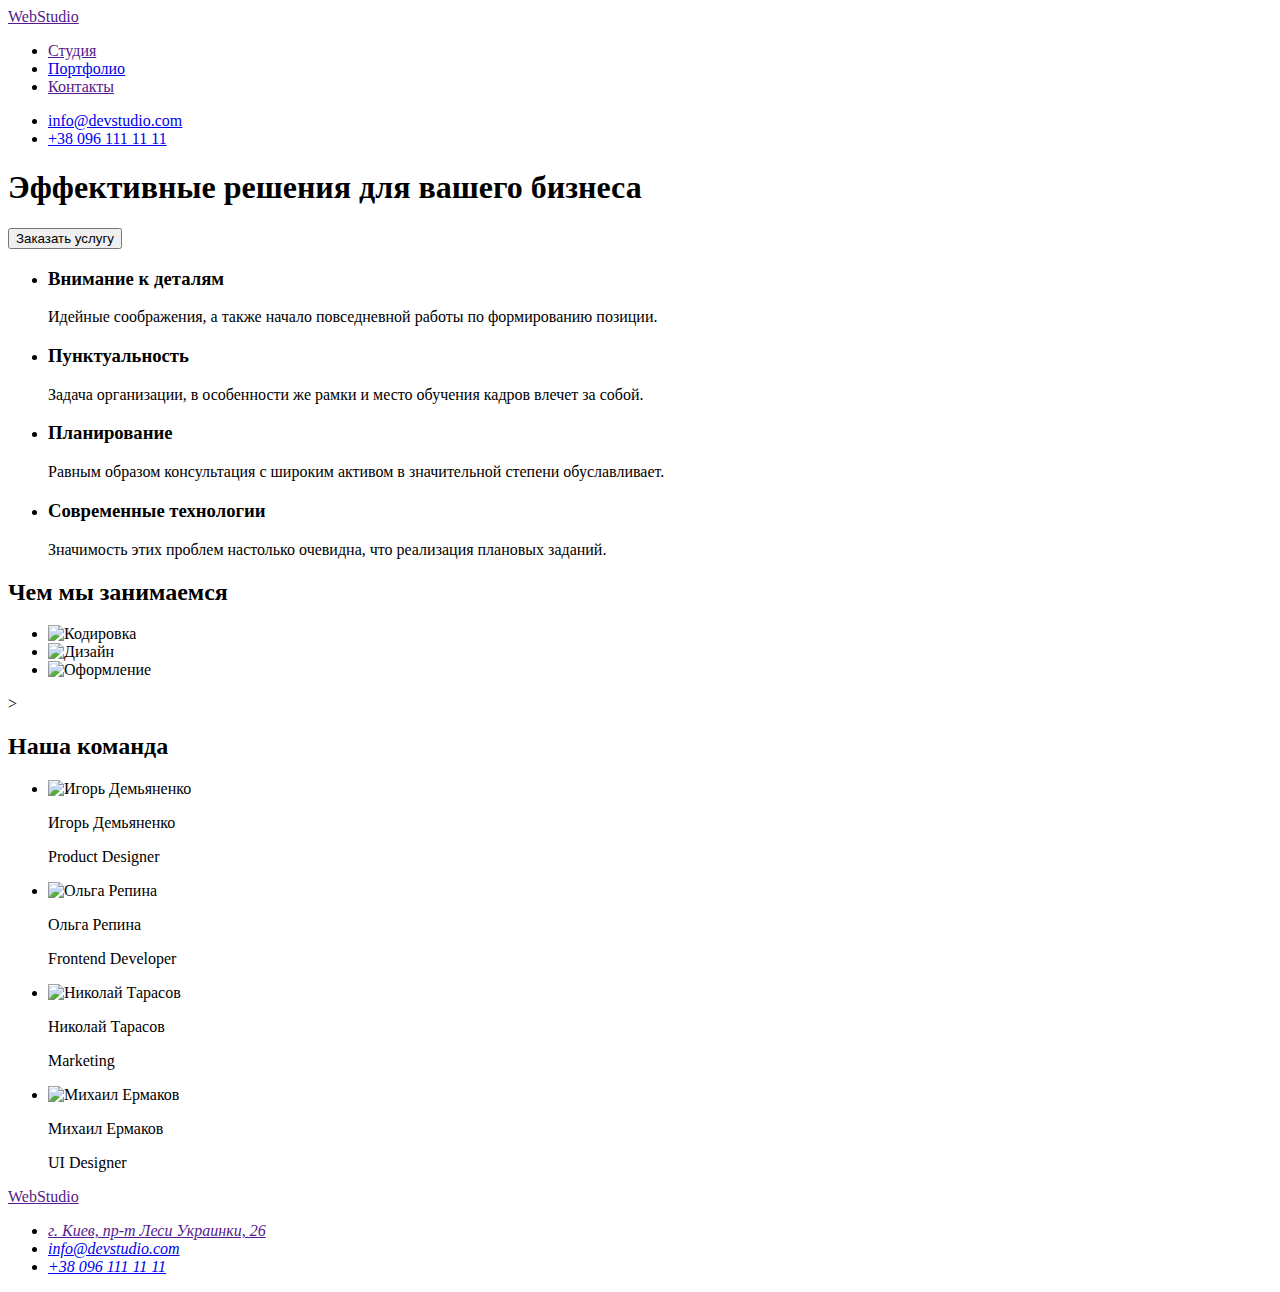
==== index.html @ 0b183301 "Add files via upload" ====
<!DOCTYPE html>
<html lang="ru">

<head>
    <meta charset="UTF-8">
    <meta http-equiv="X-UA-Compatible" content="IE=edge">
    <meta name="viewport" content="width=device-width, initial-scale=1.0">
    <title>WebStudio</title>
    <link rel="preconnect" href="https://fonts.googleapis.com">
    <link rel="preconnect" href="https://fonts.gstatic.com" crossorigin>
    <link href="https://fonts.googleapis.com/css2?family=Raleway:wght@700&family=Roboto:wght@400;500;700;900&display=swap"
    rel="stylesheet">
    <link rel="stylesheet" href="https://cdnjs.cloudflare.com/ajax/libs/modern-normalize/1.1.0/modern-normalize.min.css"
        integrity="sha512-wpPYUAdjBVSE4KJnH1VR1HeZfpl1ub8YT/NKx4PuQ5NmX2tKuGu6U/JRp5y+Y8XG2tV+wKQpNHVUX03MfMFn9Q=="
        crossorigin="anonymous" referrerpolicy="no-referrer" />
    <link rel="stylesheet" href="./css/styles.css">
</head>    
    <body>
        <header class="header">
            <nav class="navigation">
                <a class="logo link" href="" lang="en">Web<span class="colorchange">Studio</span></a>
                <ul class="nav-list list">
                    <li class="nav-list-item">
                        <a class="nav-list-link link current" href="">Студия</a>
                    </li>
                    <li class="nav-list-item">
                        <a class="nav-list-link link" href="./portfolio.html">Портфолио</a>
                    </li>
                    <li class="nav-list-item">
                        <a class="nav-list-link link" href="">Контакты</a>
                    </li>
                </ul>
            </nav>
            <ul class="contact-list list">
                <li><a class="contact-mail link" href="mailto:info@devstudio.com">info@devstudio.com</a></li>
                <li><a class="contact-number link" href="tel:+38096111111">+38 096 111 11 11</a></li>
            </ul>
        </header>
        <main>
            <section class="hero">
                <h1 class="main-tittle">Эффективные решения для вашего бизнеса</h1>
                <button class="modal-btn" type="button">Заказать услугу</button>
            </section>
            <section>
                <h2 class="tittle" hidden>Наши преимущества</h2>
                <ul class="feature-list list">
                    <li>
                        <h3 class="subtittle">Внимание к деталям</h3>
                        <p class="text">Идейные соображения, а также начало повседневной работы по формированию позиции.</p>
                    </li>
                    <li>
                        <h3 class="subtittle">Пунктуальность</h3>
                        <p class="text">Задача организации, в особенности же рамки и место обучения кадров влечет за собой.</p>
                    </li>
                    <li>
                        <h3 class="subtittle">Планирование</h3>
                        <p class="text">Равным образом консультация с широким активом в значительной степени обуславливает.</p>
                    <li>
                        <h3 class="subtittle">Современные технологии</h3>
                        <p class="text">Значимость этих проблем настолько очевидна, что реализация плановых заданий.</p>
                    </li>
                </ul>
                
            </section>
            <section>
                <h2 class="tittle">Чем мы занимаемся</h2>
                <ul class="services-list list">
                    <li>
                        <img src="./images/card1.jpg" alt="Кодировка" width="370" height="294">
                    </li>
                    <li>
                        <img src="./images/card2.jpg" alt="Дизайн" width="370" height="294">
                    </li>
                    <li>
                        <img src="./images/card3.jpg" alt="Оформление" width="370" height="294">
                    </li>
                </ul>
                >
            </section>
            <section>
                <h2 class="tittle">Наша команда</h2>
                <ul class="team-list list">
                    <li>
                        <img src="./images/igor.jpg" alt="Игорь Демьяненко" width="270" height="260" >
                        <p class="name">Игорь Демьяненко</p>
                        <p class="text"><span lang="en">Product Designer</span></p>
                    </li>
                    <li>
                        <img src="./images/olha.jpg" alt="Ольга Репина" width="270" height="260">
                        <p class="name">Ольга Репина</p>
                        <p class="text"><span lang="en">Frontend Developer</span></p>
                    </li>
                    <li>
                        <img src="./images/nik.jpg" alt="Николай Тарасов" width="270" height="260">
                        <p class="name">Николай Тарасов</p>
                        <p class="text"><span lang="en">Marketing</span></p>
                    </li>
                    <li>
                        <img src="./images/miha.jpg" alt="Михаил Ермаков" width="270" height="260">
                        <p class="name">Михаил Ермаков</p>
                        <p class="text"><span lang="en">UI Designer</span></p>
                    </li>
                </ul>
            </section>
        </main>
        <footer class="footer">
        <a class="logo link" href="" lang="en">Web<span class="colorchange2">Studio</span></a>
        <address>
            <ul class="adress-list list">
                <li><a class="adress link" href="">г. Киев, пр-т Леси Украинки, 26</a></li>
                <li><a class="contact-mail link" href="mailto:info@devstudio.com">info@devstudio.com</a></li>
                <li><a class="contact-number link" href="tel:+38096111111">+38 096 111 11 11</a></li>
            </ul>
        </address>
        </footer>
        
    </body>
</html>
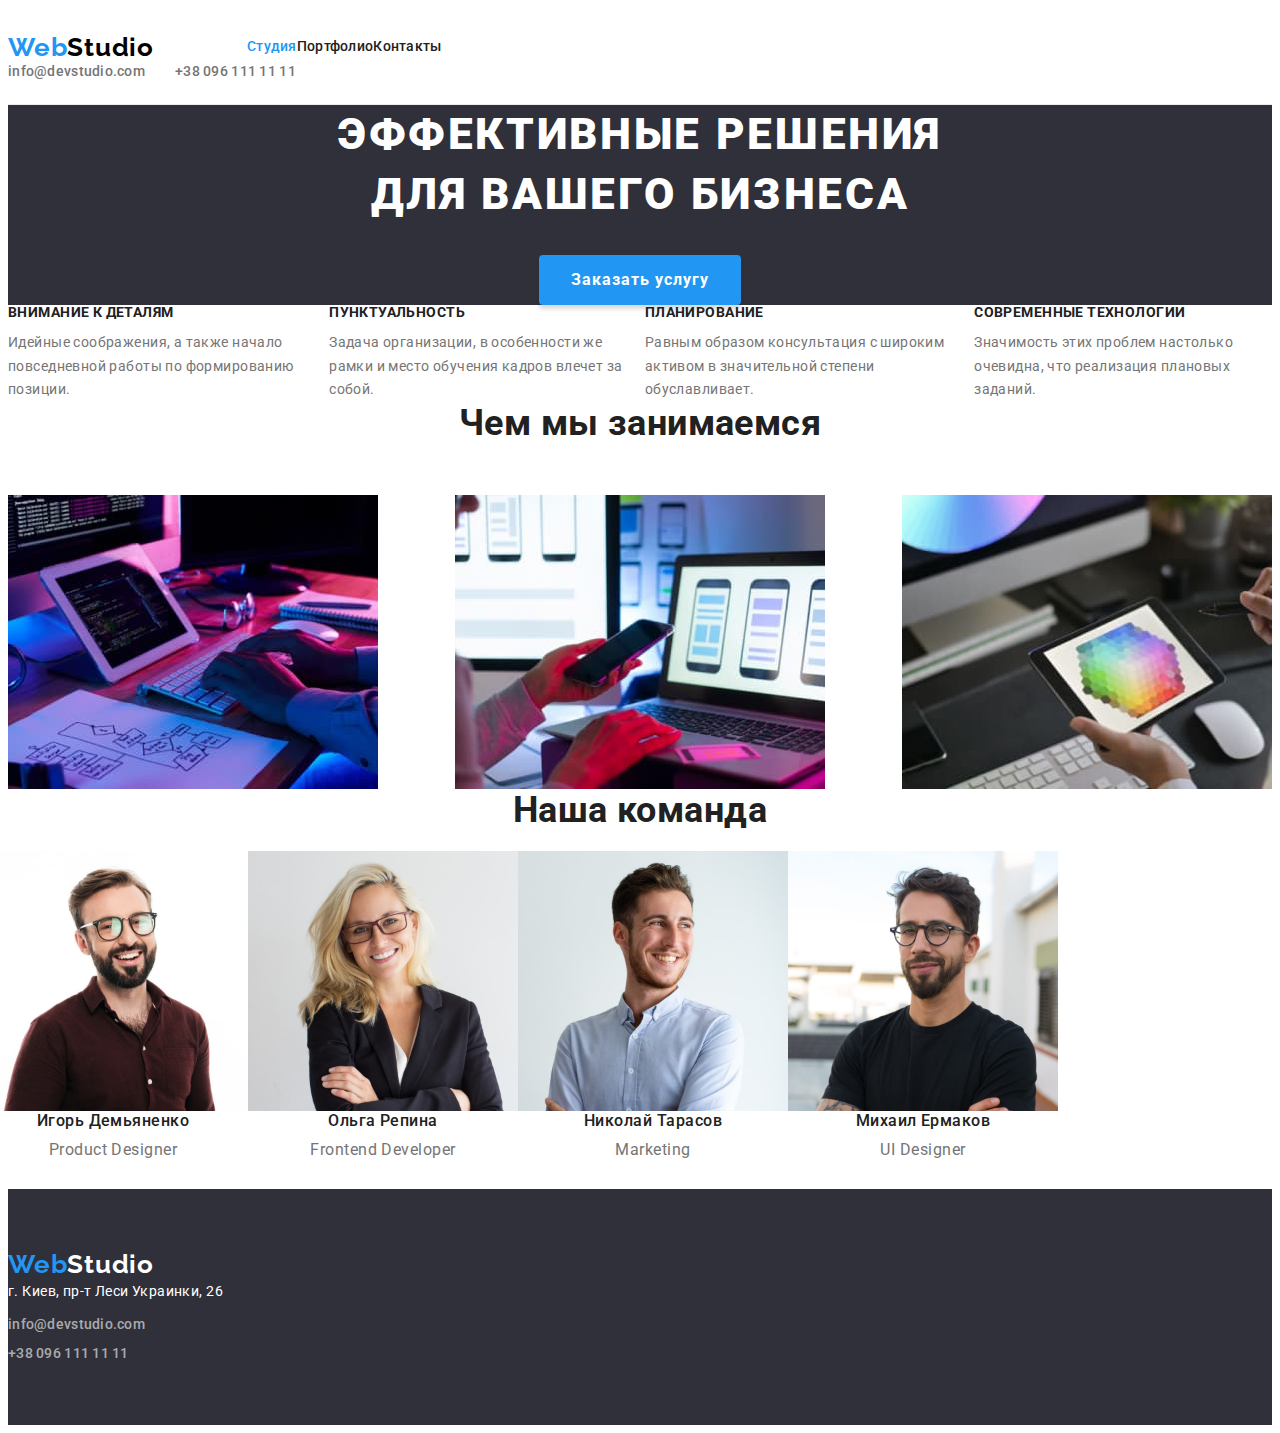
==== commit 881cfae5: "updated all" ====
--- a/index.html
+++ b/index.html
@@ -60,7 +60,6 @@
                         <p class="text">Значимость этих проблем настолько очевидна, что реализация плановых заданий.</p>
                     </li>
                 </ul>
-                
             </section>
             <section>
                 <h2 class="tittle">Чем мы занимаемся</h2>
@@ -75,7 +74,6 @@
                         <img src="./images/card3.jpg" alt="Оформление" width="370" height="294">
                     </li>
                 </ul>
-                >
             </section>
             <section>
                 <h2 class="tittle">Наша команда</h2>
--- a/css/styles.css
+++ b/css/styles.css
@@ -0,0 +1,384 @@
+:root {
+    --primary-font-family:'Roboto',
+        sans-serif;
+    --secondary-font-family:'Raleway',
+        sans-serif;
+    --primary-text-color-theme-light: #757575;
+    --secondary-text-color-theme-light: #212121;
+    --primary-text-color-theme-dark: #FFFFFF99;
+    --secondary-text-color-theme-dark: #FFFFFF;
+    --accent-color: #2196F3;
+    --logo-text-color-top: #000000;
+    --primary-background-color: #FFFFFF;
+    --secondary-backround-color: #2F303A;
+    --section-backround-colour: #F5F4FA;
+    --border-color: #EEEEEE;
+}
+
+body {
+    font-family: var(--primary-font-family);
+    font-size: 14px;
+    letter-spacing: 0.03em;
+    color: var(--primary-text-color-theme-light);
+    background-color: var(--primary-background-color);
+}
+
+h1, h2, h3, p {
+    margin-top: 0px;
+    margin-bottom: 0px;
+}
+
+ul, ol {
+    margin-top: 0px;
+    margin-bottom: 0;
+    padding-left: 0;
+}
+
+img {
+    display: block;
+}
+
+.section {
+    padding: 94px 0px;
+}
+
+/*===HEADER===*/
+
+.header {
+    padding-top: 24px;
+    padding-bottom: 24px;
+    border-bottom: 1px solid #ececec;
+}
+.container {
+    width: 1200px;
+    padding-left: 15px;
+    padding-right: 15px;
+    margin-left: auto;
+    margin-right: auto;
+}
+.header-container {
+    display: flex;
+    align-items: center;
+}
+
+.navigation {
+    display: flex;
+}
+
+.nav-list {
+    display: flex;
+    align-items: center;
+}
+
+.list {
+    list-style: none;
+}
+
+.link {
+    text-decoration: none;
+}
+
+.logo {
+    margin-right: 93px;
+    font-family: var(--secondary-font-family);
+    font-weight: 700;
+    font-size: 26px;
+    line-height: 1.19;
+    letter-spacing: 0.03em;
+    color: var(--accent-color);
+}
+
+.colorchange {
+    color:var(--logo-text-color-top);
+}
+
+.nav-list .item +.item {
+    margin-left: 50px;
+}
+
+.nav-list-link {
+    display: block;
+    
+    font-weight: 500;
+    font-size: 14px;
+    line-height: 1.14;
+    letter-spacing: 0.02em;
+    color: var(--secondary-text-color-theme-light);
+}
+
+.nav-list-link:hover,
+.nav-list-link:focus,
+.contact-mail:hover,
+.contact-number:hover,
+.nav-list .link.current {
+  color: var(--accent-color);
+}
+
+.contact-list {
+    display: flex;
+    margin-left: auto;
+}
+
+.contact-mail,
+.contact-number {
+    font-weight: 500;
+    line-height: 1.14;
+    letter-spacing: 0.02em;
+    color: var(--primary-text-color-theme-light);
+}
+
+.contact-mail {
+    margin-right: 30px;
+}
+
+/*===HERO===*/
+
+.hero {
+    background-color: var(--secondary-backround-color);
+}
+
+.section .hero {
+    padding: 200px 0px;
+    text-align: center;
+}
+
+.main-tittle {
+    margin: 0 auto 30px auto;
+    max-width: 696px;
+    font-weight: 900;
+    font-size: 44px;
+    line-height: 1.36;
+    letter-spacing: 0.06em;
+    text-align: center;
+    text-transform: uppercase;
+    color: var(--secondary-text-color-theme-dark);
+}
+
+.modal-btn {
+    display: block;
+    min-width: 200px;
+    min-height: 50px;
+    padding: 10px 32px;
+    margin: 0px auto;
+    border: none;
+    background: var(--accent-color);
+    box-shadow: 0px 4px 4px rgba(0, 0, 0, 0.15);
+    border-radius: 4px;
+    cursor: pointer;
+    
+    font-family: var(--primary-font-family);
+    font-weight: 700;
+    font-size: 16px;
+    line-height: 1.88;
+    text-align: center;
+    letter-spacing: 0.06em;
+    color: var(--primary-background-color);
+}
+
+/*===FEATURE===*/
+
+.feature-list {
+    display: flex;
+}
+
+.feature-item {
+    width: calc((100% - 120px) / 4);
+}
+
+.feature-item:not(:last-child) {
+    margin-right: 30px;
+}
+
+.subtittle {
+    margin-bottom: 10px;
+    
+    font-weight: 700;
+    font-size: 14px;
+    line-height: 1.14;
+    text-transform: uppercase;
+    color: var(--secondary-text-color-theme-light);
+}
+
+.feature-list .text {
+    font-size: 14px;
+    line-height: 1.71;
+    letter-spacing: 0.03em;
+}
+
+
+/*===SERVICE===*/
+
+
+.tittle {
+    margin-bottom: 50px;
+
+    font-weight: 700;
+    font-size: 36px;
+    line-height: 1.17;
+    text-align: center;
+    color: var(--secondary-text-color-theme-light);
+}
+
+.section.services {
+    padding-top: 0;
+}
+
+.services-list {
+    display: flex;
+    justify-content: space-between;
+}
+
+/*===TEAM===*/
+
+.team {
+    background-color: var(--section-backround-colour);
+}
+
+.team-list {
+    display: flex;
+    flex-wrap: wrap;
+    margin-left: -30px;
+    margin-top: -30px;
+}
+    
+.team-card {
+    flex-basis: calc((100% - 120px) / 4);
+    margin-left: 30px;
+    margin-top: 30 px;
+    border-bottom: 1px solid var(--border-color);
+}   
+
+.card {
+    margin-bottom: 30px;
+ }
+
+.team-list .name {
+    margin-bottom: 10px;
+    font-weight: 500;
+    font-size: 16px;
+    line-height: 1.19;
+    text-align: center;
+    letter-spacing: 0.03em;
+    color: var(--secondary-text-color-theme-light);
+}
+
+.team-list .text {
+    margin-bottom: 30px;
+    font-size: 16px;
+    line-height: 1.19;
+    text-align: center;
+    letter-spacing: 0.03em;
+}
+
+/*===Footer===*/
+
+.footer {
+    padding: 60px 0px;
+    background-color: var(--secondary-backround-color);
+}
+
+.footer-container .logo {
+    display: block;
+    margin-bottom: 20px;
+}
+
+.colorchange2 {
+    color: var(--primary-background-color);
+}
+
+.adress-list {
+    font-style: normal;
+    font-weight: 400;
+    font-size: 14px;
+    line-height: 1.71;
+    letter-spacing: 0.03em;
+}
+
+.adress-list .adress {
+    display: inline-block;
+    color: var(--secondary-text-color-theme-dark);
+    margin-bottom: 9px;
+}
+
+.adress-list .contact-mail,
+.adress-list .contact-number {
+    color: var(--primary-text-color-theme-dark);
+}
+
+.adress-list .contact-mail {
+    display: inline-block;
+    margin-bottom: 9px;
+}
+
+/*Портфолиио*/
+
+.filter-list {
+    display: flex;
+    justify-content: center;
+    align-self: flex-start;
+    margin-bottom: 34px;
+}
+
+.filter-list .filter + .filter {
+    margin-left: 8px;
+}
+
+.filter-btn {
+    display: inline-block;
+    padding: 6px 22px;
+    border: 1px solid transparent;
+    border-radius: 4px;
+    
+    font-family: var(--primary-font-family);
+    font-weight: 500;
+    font-size: 16px;
+    line-height: 1.62;    
+    text-align: center;
+    letter-spacing: 0.03em;
+    color: var(--secondary-text-color-theme-light);
+    cursor: pointer;
+}
+
+.filter-btn:hover,
+.filter-btn:focus,
+.filter-btn:active {
+    color: var(--secondary-text-color-theme-dark);
+    background-color: var(--accent-color);
+}
+
+.project-list {
+    display: flex;
+    flex-wrap: wrap;
+    margin: -15px;
+}
+
+.project {
+    width: calc((100 - 90px) / 3);
+    margin: 15px;
+    border-bottom: 1px solid var(--border-color);
+}
+
+.text-box {
+    padding: 20px 24px;
+}
+
+.text-box .subtittle {
+    font-weight: 700;
+    font-size: 18px;
+    line-height: 2;
+    letter-spacing: 0.06em;
+    color: var(--secondary-text-color-theme-light);
+    text-transform: none;
+}
+
+.text-box .text {
+    font-weight: 400;
+    font-size: 16px;
+    line-height: 1.88;
+    color: var(--primary-text-color-theme-light);
+}
+
+
+
+
+
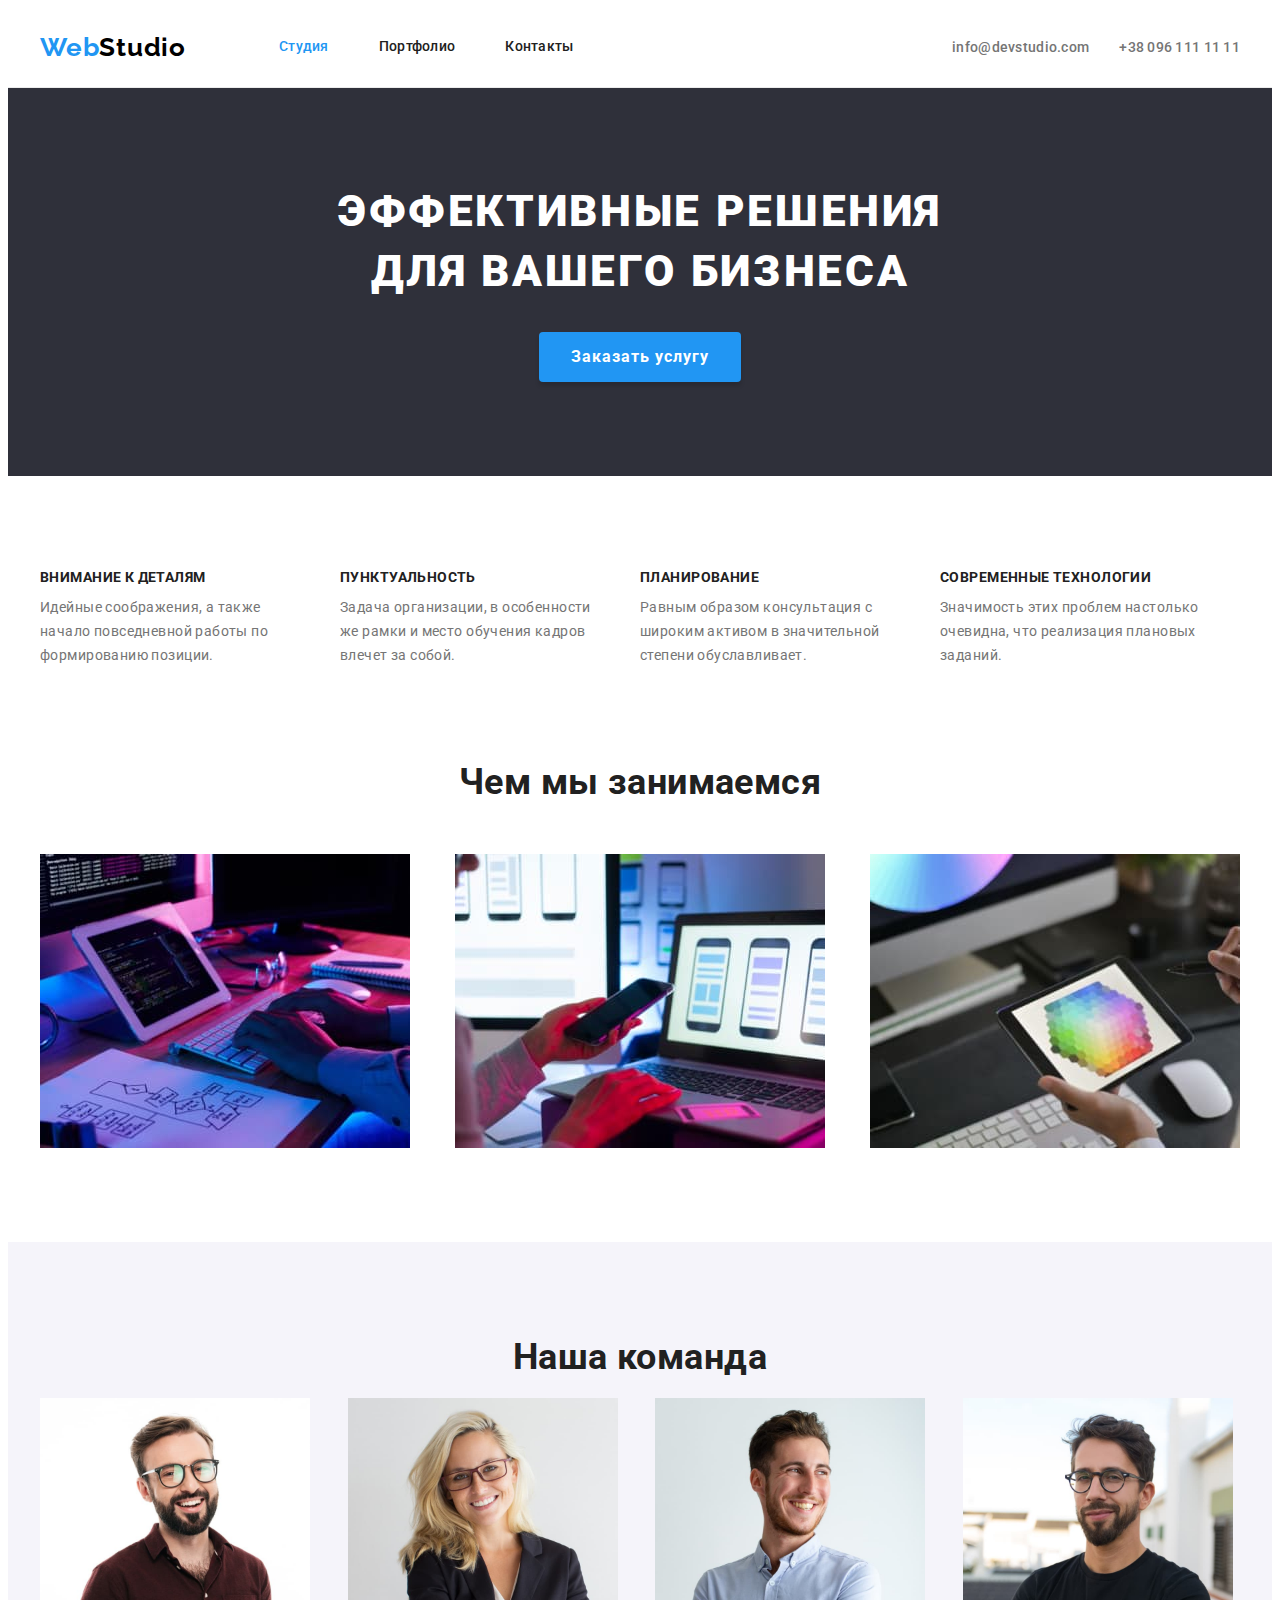
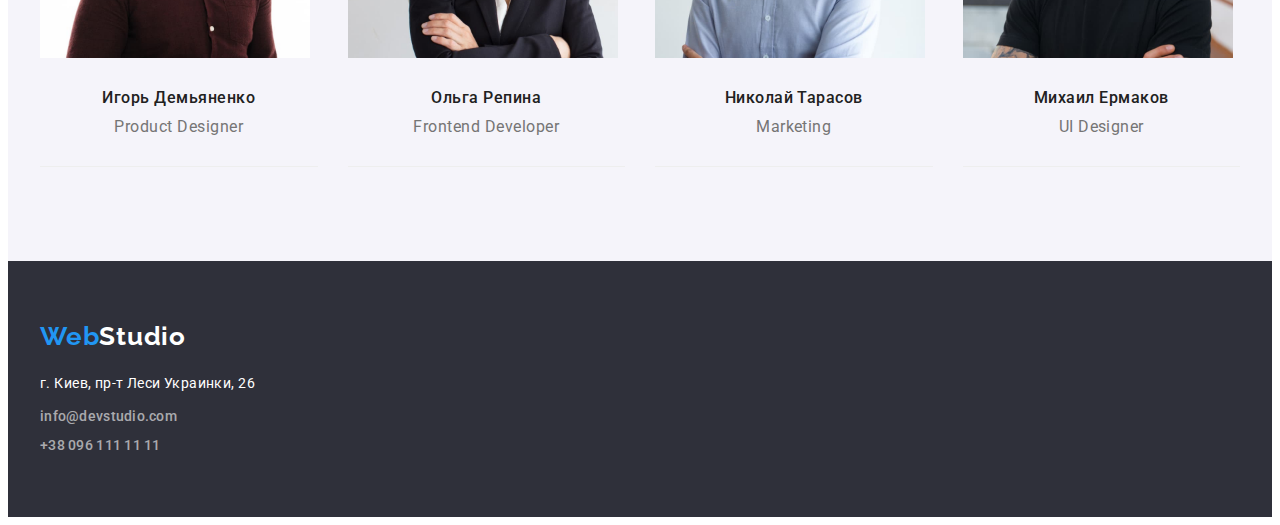
==== commit 3fd8f28a: "update all" ====
--- a/index.html
+++ b/index.html
@@ -17,51 +17,59 @@
 </head>    
     <body>
         <header class="header">
-            <nav class="navigation">
-                <a class="logo link" href="" lang="en">Web<span class="colorchange">Studio</span></a>
-                <ul class="nav-list list">
-                    <li class="nav-list-item">
-                        <a class="nav-list-link link current" href="">Студия</a>
-                    </li>
-                    <li class="nav-list-item">
-                        <a class="nav-list-link link" href="./portfolio.html">Портфолио</a>
-                    </li>
-                    <li class="nav-list-item">
-                        <a class="nav-list-link link" href="">Контакты</a>
-                    </li>
+            <div class="container header-container">
+                <nav class="navigation">
+                    <a class="logo link" href="" lang="en">Web<span class="colorchange">Studio</span></a>
+                    <ul class="nav-list list">
+                        <li class="item">
+                            <a class="nav-list-link link current" href="">Студия</a>
+                        </li>
+                        <li class="item">
+                            <a class="nav-list-link link" href="./portfolio.html">Портфолио</a>
+                        </li>
+                        <li class="item">
+                            <a class="nav-list-link link" href="">Контакты</a>
+                        </li>
+                    </ul>
+                </nav>
+                 <ul class="contact-list list">
+                    <li><a class="contact-mail link" href="mailto:info@devstudio.com">info@devstudio.com</a></li>
+                    <li><a class="contact-number link" href="tel:+38096111111">+38 096 111 11 11</a></li>
                 </ul>
-            </nav>
-            <ul class="contact-list list">
-                <li><a class="contact-mail link" href="mailto:info@devstudio.com">info@devstudio.com</a></li>
-                <li><a class="contact-number link" href="tel:+38096111111">+38 096 111 11 11</a></li>
-            </ul>
+            </div>
         </header>
         <main>
-            <section class="hero">
-                <h1 class="main-tittle">Эффективные решения для вашего бизнеса</h1>
-                <button class="modal-btn" type="button">Заказать услугу</button>
+            <section class="section hero">
+                <div class= "container"> 
+                    <h1 class="main-tittle">Эффективные решения для вашего бизнеса</h1>
+                    <button class="modal-btn" type="button">Заказать услугу</button>
+                </div>
+                
             </section>
-            <section>
-                <h2 class="tittle" hidden>Наши преимущества</h2>
-                <ul class="feature-list list">
-                    <li>
-                        <h3 class="subtittle">Внимание к деталям</h3>
-                        <p class="text">Идейные соображения, а также начало повседневной работы по формированию позиции.</p>
-                    </li>
-                    <li>
-                        <h3 class="subtittle">Пунктуальность</h3>
-                        <p class="text">Задача организации, в особенности же рамки и место обучения кадров влечет за собой.</p>
-                    </li>
-                    <li>
-                        <h3 class="subtittle">Планирование</h3>
-                        <p class="text">Равным образом консультация с широким активом в значительной степени обуславливает.</p>
-                    <li>
-                        <h3 class="subtittle">Современные технологии</h3>
-                        <p class="text">Значимость этих проблем настолько очевидна, что реализация плановых заданий.</p>
-                    </li>
-                </ul>
+            <section class=" section feature">
+                <div class="container">
+                    <h2 class="tittle" hidden>Наши преимущества</h2>
+                        <ul class="feature-list list">
+                            <li class="feature-item">
+                                <h3 class="subtittle">Внимание к деталям</h3>
+                                <p class="text">Идейные соображения, а также начало повседневной работы по формированию позиции.</p>
+                            </li>
+                            <li class="feature-item">
+                                <h3 class="subtittle">Пунктуальность</h3>
+                                <p class="text">Задача организации, в особенности же рамки и место обучения кадров влечет за собой.</p>
+                            </li>
+                            <li class="feature-item">
+                                <h3 class="subtittle">Планирование</h3>
+                                <p class="text">Равным образом консультация с широким активом в значительной степени обуславливает.</p>
+                            <li class="feature-item">
+                                <h3 class="subtittle">Современные технологии</h3>
+                                <p class="text">Значимость этих проблем настолько очевидна, что реализация плановых заданий.</p>
+                            </li>
+                        </ul>
+                </div>
             </section>
-            <section>
+            <section class="section services">
+                <div class="container">
                 <h2 class="tittle">Чем мы занимаемся</h2>
                 <ul class="services-list list">
                     <li>
@@ -73,44 +81,50 @@
                     <li>
                         <img src="./images/card3.jpg" alt="Оформление" width="370" height="294">
                     </li>
-                </ul>
+                </ul></div>
             </section>
-            <section>
-                <h2 class="tittle">Наша команда</h2>
-                <ul class="team-list list">
-                    <li>
-                        <img src="./images/igor.jpg" alt="Игорь Демьяненко" width="270" height="260" >
-                        <p class="name">Игорь Демьяненко</p>
-                        <p class="text"><span lang="en">Product Designer</span></p>
-                    </li>
-                    <li>
-                        <img src="./images/olha.jpg" alt="Ольга Репина" width="270" height="260">
-                        <p class="name">Ольга Репина</p>
-                        <p class="text"><span lang="en">Frontend Developer</span></p>
-                    </li>
-                    <li>
-                        <img src="./images/nik.jpg" alt="Николай Тарасов" width="270" height="260">
-                        <p class="name">Николай Тарасов</p>
-                        <p class="text"><span lang="en">Marketing</span></p>
-                    </li>
-                    <li>
-                        <img src="./images/miha.jpg" alt="Михаил Ермаков" width="270" height="260">
-                        <p class="name">Михаил Ермаков</p>
-                        <p class="text"><span lang="en">UI Designer</span></p>
-                    </li>
-                </ul>
+            <section class="section team">
+                <div class="container">
+                    <h2 class="tittle">Наша команда</h2>
+                    <ul class="team-list list">
+                        <li class="team-card">
+                            <img  class="card" src="./images/igor.jpg" alt="Игорь Демьяненко" width="270" height="260">
+                            <p class="name">Игорь Демьяненко</p>
+                            <p class="text"><span lang="en">Product Designer</span></p>
+                        </li>
+                        <li class="team-card">
+                            <img  class="card" src="./images/olha.jpg" alt="Ольга Репина" width="270" height="260">
+                            <p class="name">Ольга Репина</p>
+                            <p class="text"><span lang="en">Frontend Developer</span></p>
+                        </li>
+                        <li class="team-card">
+                            <img  class="card" src="./images/nik.jpg" alt="Николай Тарасов" width="270" height="260">
+                            <p class="name">Николай Тарасов</p>
+                            <p class="text"><span lang="en">Marketing</span></p>
+                        </li>
+                        <li class="team-card">
+                            <img  class="card" src="./images/miha.jpg" alt="Михаил Ермаков" width="270" height="260">
+                            <p class="name">Михаил Ермаков</p>
+                            <p class="text"><span lang="en">UI Designer</span></p>
+                        </li>
+                    </ul>
+                </div>
             </section>
         </main>
         <footer class="footer">
+    <div class="container footer-container">
         <a class="logo link" href="" lang="en">Web<span class="colorchange2">Studio</span></a>
         <address>
             <ul class="adress-list list">
-                <li><a class="adress link" href="">г. Киев, пр-т Леси Украинки, 26</a></li>
+                <li><a class="adress link" href="https://goo.gl/maps/C1mBxbA49cGfkKHG9" target="_blank" rel="noopener, noreferrer, nofollow" class="link-map link">г. Киев, пр-т Леси Украинки, 26</a></li>
                 <li><a class="contact-mail link" href="mailto:info@devstudio.com">info@devstudio.com</a></li>
                 <li><a class="contact-number link" href="tel:+38096111111">+38 096 111 11 11</a></li>
             </ul>
         </address>
-        </footer>
-        
-    </body>
-</html>    
+    </div>
+
+</footer>
+
+</body>
+
+</html>--- a/css/styles.css
+++ b/css/styles.css
@@ -70,6 +70,7 @@
     align-items: center;
 }
 
+
 .list {
     list-style: none;
 }
@@ -118,14 +119,13 @@
     display: flex;
     margin-left: auto;
 }
-
 .contact-mail,
 .contact-number {
     font-weight: 500;
     line-height: 1.14;
     letter-spacing: 0.02em;
     color: var(--primary-text-color-theme-light);
-}
+    }
 
 .contact-mail {
     margin-right: 30px;
@@ -140,6 +140,7 @@
 .section .hero {
     padding: 200px 0px;
     text-align: center;
+   
 }
 
 .main-tittle {
@@ -206,7 +207,7 @@
 }
 
 
-/*===SERVICE===*/
+/*===SERVICES===*/
 
 
 .tittle {
@@ -282,6 +283,7 @@
     margin-bottom: 20px;
 }
 
+
 .colorchange2 {
     color: var(--primary-background-color);
 }
@@ -292,6 +294,7 @@
     font-size: 14px;
     line-height: 1.71;
     letter-spacing: 0.03em;
+    
 }
 
 .adress-list .adress {
@@ -362,6 +365,7 @@
     padding: 20px 24px;
 }
 
+
 .text-box .subtittle {
     font-weight: 700;
     font-size: 18px;
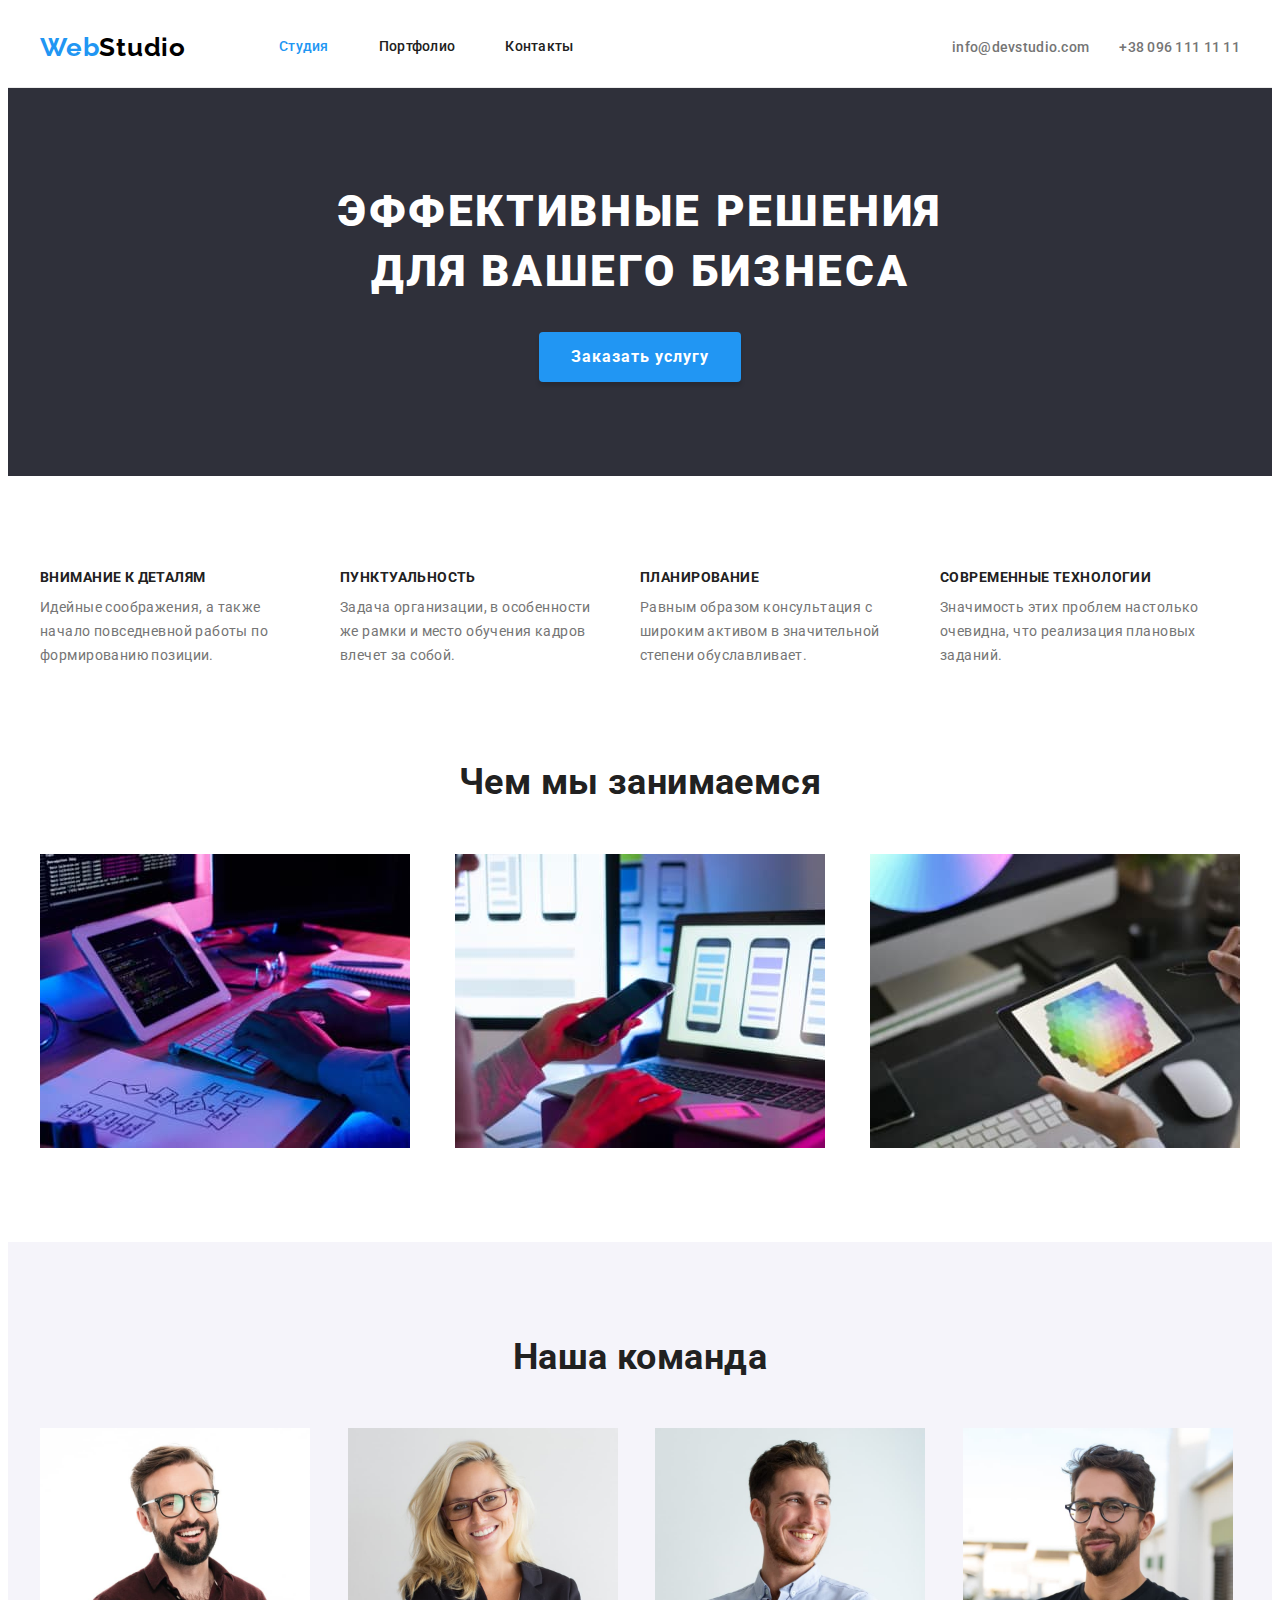
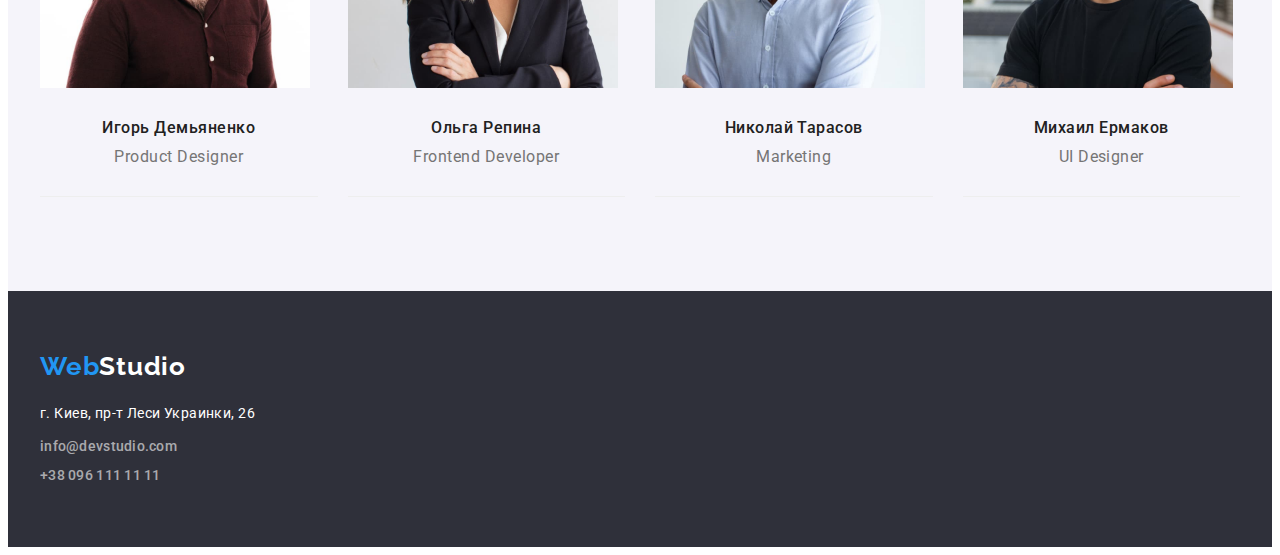
==== commit 7be58ca3: "update" ====
--- a/index.html
+++ b/index.html
@@ -22,10 +22,10 @@
                     <a class="logo link" href="" lang="en">Web<span class="colorchange">Studio</span></a>
                     <ul class="nav-list list">
                         <li class="item">
-                            <a class="nav-list-link link current" href="">Студия</a>
+                            <a class="nav-list-link link current" href="./index.html">Студия</a>
                         </li>
                         <li class="item">
-                            <a class="nav-list-link link" href="./portfolio.html">Портфолио</a>
+                            <a class="nav-list-link link" href="">Портфолио</a>
                         </li>
                         <li class="item">
                             <a class="nav-list-link link" href="">Контакты</a>
@@ -116,7 +116,7 @@
         <a class="logo link" href="" lang="en">Web<span class="colorchange2">Studio</span></a>
         <address>
             <ul class="adress-list list">
-                <li><a class="adress link" href="https://goo.gl/maps/C1mBxbA49cGfkKHG9" target="_blank" rel="noopener, noreferrer, nofollow" class="link-map link">г. Киев, пр-т Леси Украинки, 26</a></li>
+                <li><a class="adress link" href="https://goo.gl/maps/C1mBxbA49cGfkKHG9" target="_blank" rel="noopener, noreferrer, nofollow">г. Киев, пр-т Леси Украинки, 26</a></li>
                 <li><a class="contact-mail link" href="mailto:info@devstudio.com">info@devstudio.com</a></li>
                 <li><a class="contact-number link" href="tel:+38096111111">+38 096 111 11 11</a></li>
             </ul>
--- a/css/styles.css
+++ b/css/styles.css
@@ -245,7 +245,7 @@
 .team-card {
     flex-basis: calc((100% - 120px) / 4);
     margin-left: 30px;
-    margin-top: 30 px;
+    margin-top: 30px;
     border-bottom: 1px solid var(--border-color);
 }   
 
@@ -356,7 +356,7 @@
 }
 
 .project {
-    width: calc((100 - 90px) / 3);
+    width: 370px;
     margin: 15px;
     border-bottom: 1px solid var(--border-color);
 }
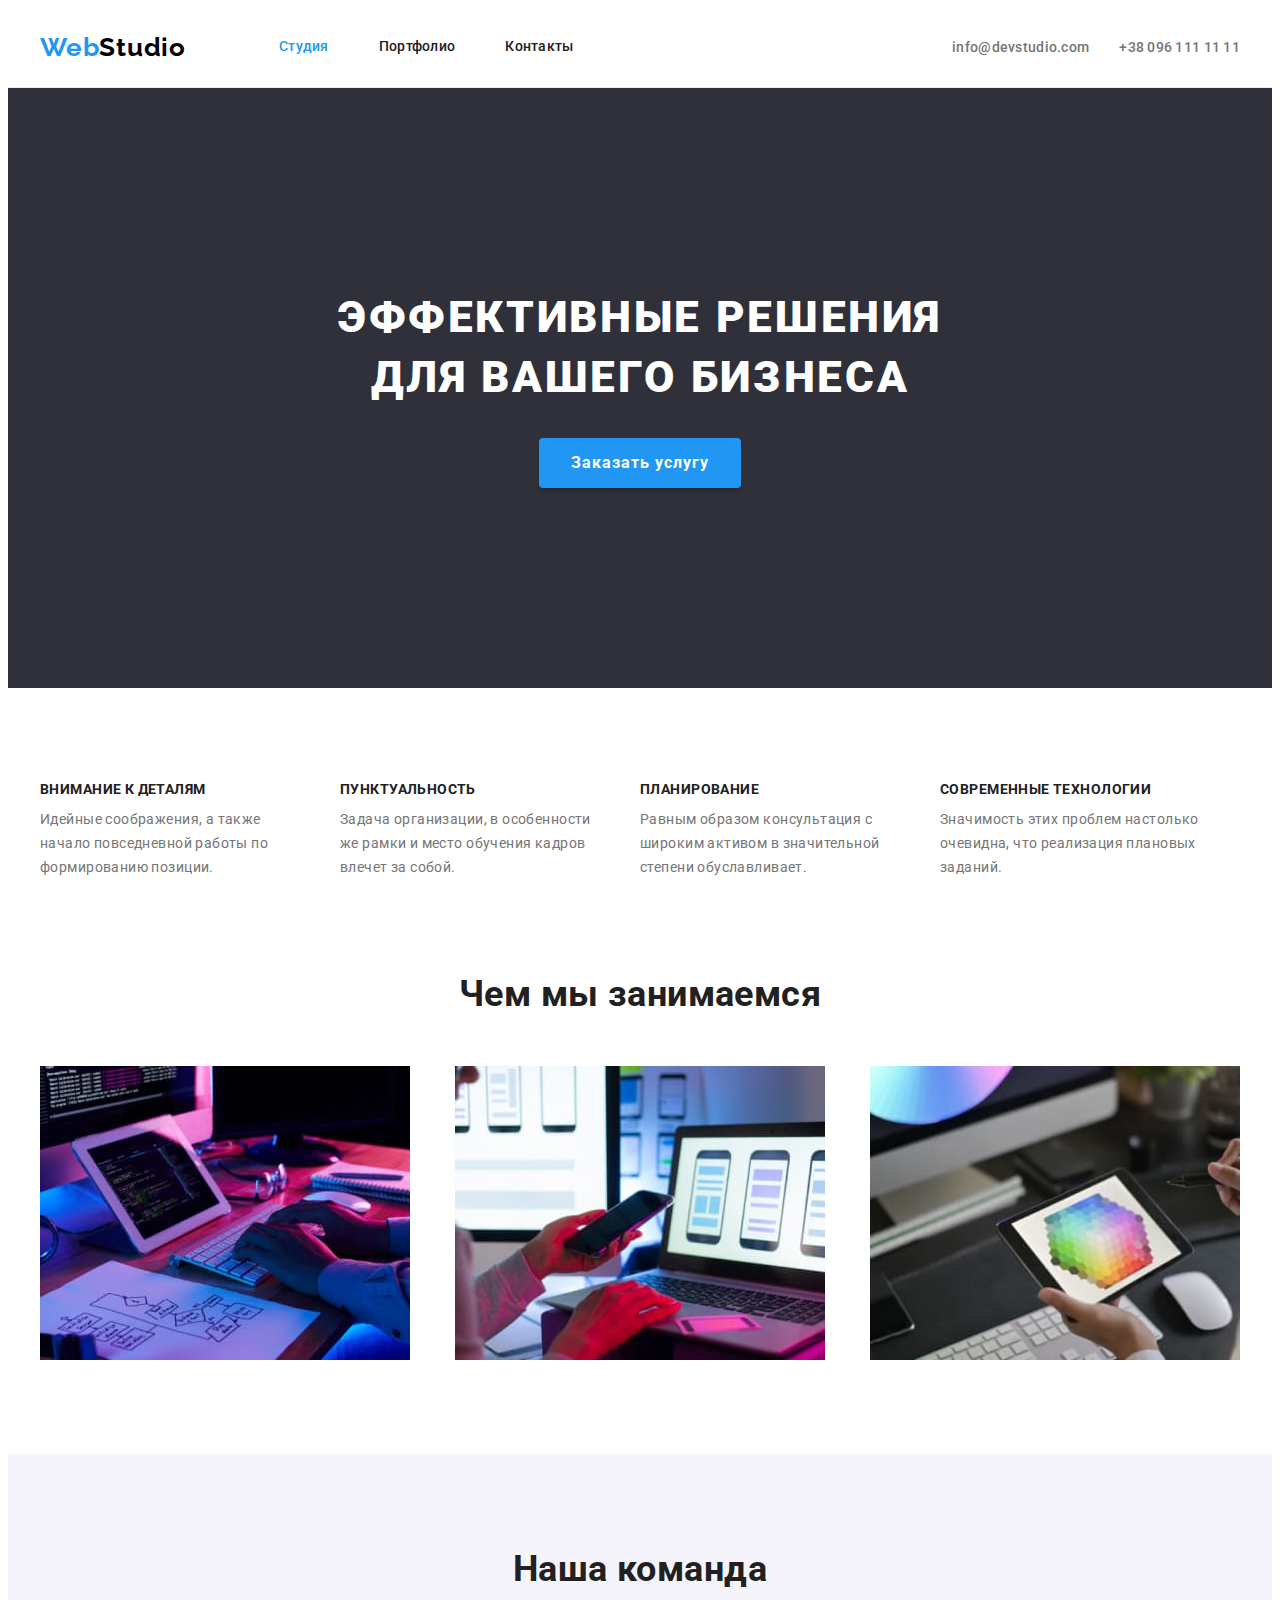
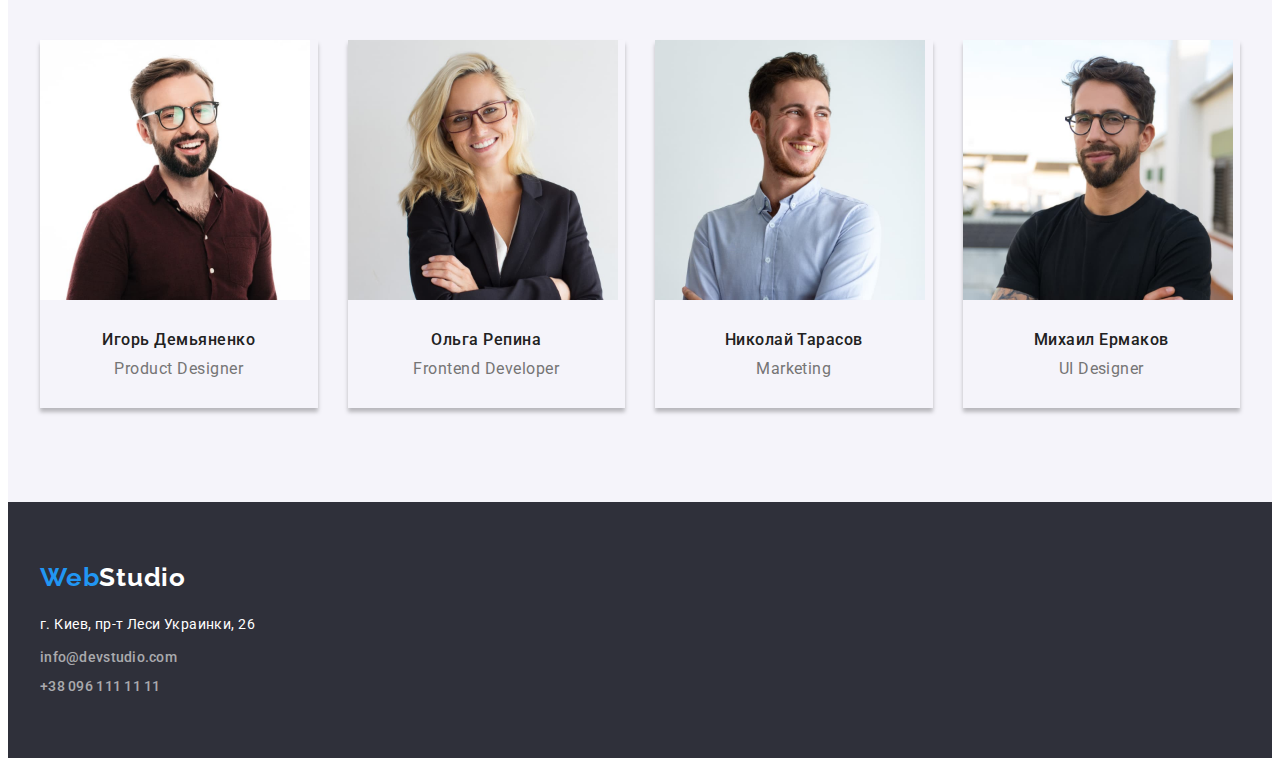
==== commit c2e0e06a: "update bug fixes" ====
--- a/index.html
+++ b/index.html
@@ -25,7 +25,7 @@
                             <a class="nav-list-link link current" href="./index.html">Студия</a>
                         </li>
                         <li class="item">
-                            <a class="nav-list-link link" href="">Портфолио</a>
+                            <a class="nav-list-link link" href="./portfolio.html">Портфолио</a>
                         </li>
                         <li class="item">
                             <a class="nav-list-link link" href="">Контакты</a>
@@ -39,7 +39,7 @@
             </div>
         </header>
         <main>
-            <section class="section hero">
+            <section class="hero">
                 <div class= "container"> 
                     <h1 class="main-tittle">Эффективные решения для вашего бизнеса</h1>
                     <button class="modal-btn" type="button">Заказать услугу</button>
--- a/css/styles.css
+++ b/css/styles.css
@@ -13,6 +13,7 @@
     --secondary-backround-color: #2F303A;
     --section-backround-colour: #F5F4FA;
     --border-color: #EEEEEE;
+    --backround-card:#F5F4FA;
 }
 
 body {
@@ -135,9 +136,6 @@
 
 .hero {
     background-color: var(--secondary-backround-color);
-}
-
-.section .hero {
     padding: 200px 0px;
     text-align: center;
    
@@ -246,7 +244,8 @@
     flex-basis: calc((100% - 120px) / 4);
     margin-left: 30px;
     margin-top: 30px;
-    border-bottom: 1px solid var(--border-color);
+    box-shadow: 0px 4px 4px 0px #00000040;
+    background: var(--backround-card);
 }   
 
 .card {
@@ -319,7 +318,7 @@
     display: flex;
     justify-content: center;
     align-self: flex-start;
-    margin-bottom: 34px;
+    margin-bottom: 50px;
 }
 
 .filter-list .filter + .filter {
@@ -358,11 +357,14 @@
 .project {
     width: 370px;
     margin: 15px;
-    border-bottom: 1px solid var(--border-color);
+   
 }
 
 .text-box {
     padding: 20px 24px;
+    border-left: 1px solid var(--border-color);
+    border-right: 1px solid var(--border-color);
+    border-bottom: 1px solid var(--border-color);
 }
 
 
